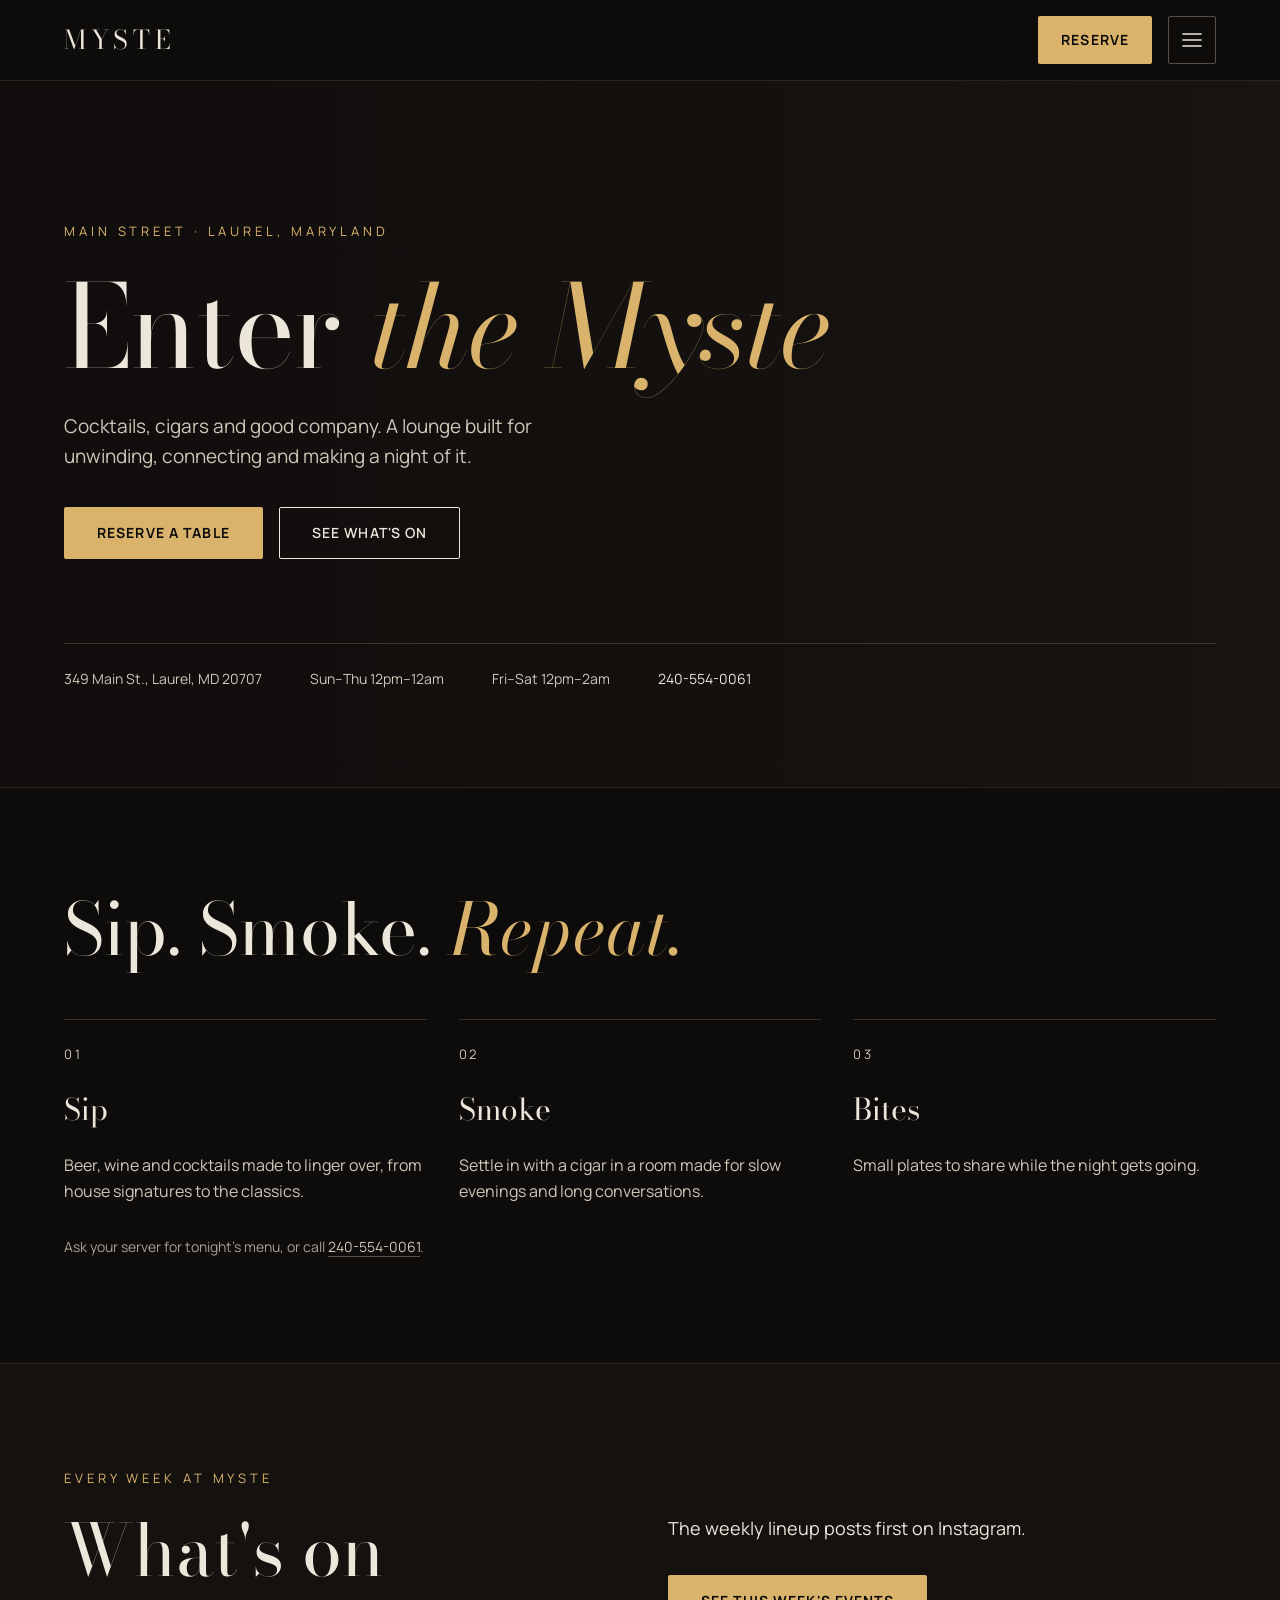
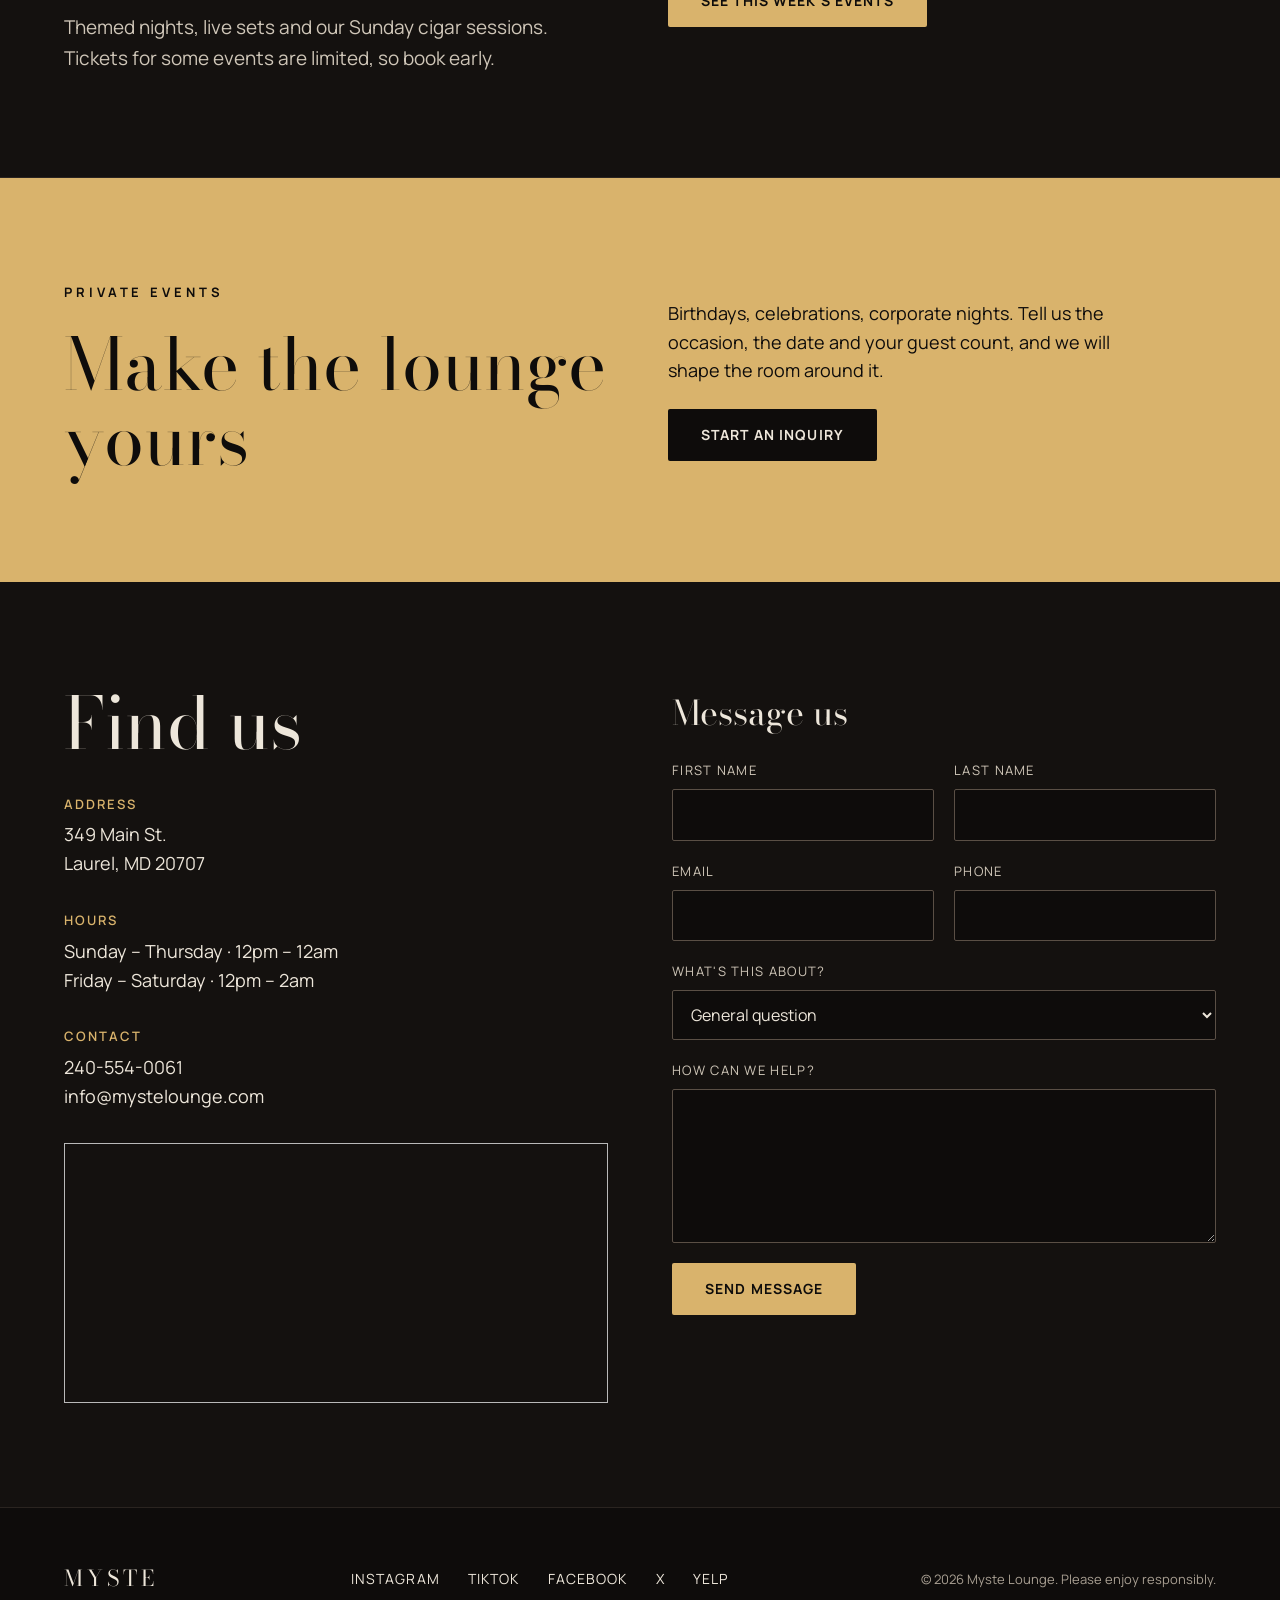
==== index.html @ 041e5819 "Add files via upload" ====
<!doctype html>
<html lang="en">
<head>
<meta charset="utf-8">
<meta name="viewport" content="width=device-width, initial-scale=1">
<title>Myste Lounge | Cocktails, Cigars & Events in Laurel, MD</title>
<meta name="description" content="Myste Lounge on Main Street in Laurel, Maryland. Cocktails, cigars, bites, weekly events and private bookings. Open daily from 12pm.">
<link rel="canonical" href="https://mystelounge.com/">
<link rel="icon" href="favicon.svg" type="image/svg+xml">
<meta name="theme-color" content="#0E0C0B">
<meta property="og:type" content="website">
<meta property="og:title" content="Myste Lounge | Laurel, MD">
<meta property="og:description" content="Cocktails, cigars and good company on Main Street in Laurel, Maryland.">
<meta property="og:url" content="https://mystelounge.com/">
<meta property="og:image" content="https://mystelounge.com/images/hero.jpg">
<link rel="preconnect" href="https://fonts.googleapis.com">
<link rel="preconnect" href="https://fonts.gstatic.com" crossorigin>
<link rel="stylesheet" href="https://fonts.googleapis.com/css2?family=Bodoni+Moda:ital,wght@0,400;0,500;1,400&family=Manrope:wght@400;500;600;700&display=swap">
<link rel="stylesheet" href="styles.css">
<script type="application/ld+json">
{
  "@context": "https://schema.org",
  "@type": "BarOrPub",
  "name": "Myste Lounge",
  "url": "https://mystelounge.com/",
  "image": "https://mystelounge.com/images/hero.jpg",
  "telephone": "+1-240-554-0061",
  "email": "info@mystelounge.com",
  "address": {
    "@type": "PostalAddress",
    "streetAddress": "349 Main St.",
    "addressLocality": "Laurel",
    "addressRegion": "MD",
    "postalCode": "20707",
    "addressCountry": "US"
  },
  "openingHoursSpecification": [
    {"@type": "OpeningHoursSpecification", "dayOfWeek": ["Sunday","Monday","Tuesday","Wednesday","Thursday"], "opens": "12:00", "closes": "00:00"},
    {"@type": "OpeningHoursSpecification", "dayOfWeek": ["Friday","Saturday"], "opens": "12:00", "closes": "02:00"}
  ],
  "acceptsReservations": "https://tables.toasttab.com/restaurants/2b60e48a-4269-41ce-a4d6-7ea897bff795/findTime",
  "sameAs": [
    "https://www.instagram.com/mystelounge",
    "https://www.facebook.com/mystelounge",
    "https://www.yelp.com/biz/myste-lounge-laurel"
  ]
}
</script>
</head>
<body>
<a class="skip" href="#main">Skip to content</a>

<header class="site-header">
  <div class="wrap header-row">
    <a class="wordmark" href="#top">MYSTE</a>
    <div class="header-actions">
      <a class="btn btn-gold btn-small" href="https://tables.toasttab.com/restaurants/2b60e48a-4269-41ce-a4d6-7ea897bff795/findTime" target="_blank" rel="noopener">Reserve</a>
      <details class="menu">
        <summary aria-label="Menu">
          <svg aria-hidden="true" width="24" height="24" viewBox="0 0 24 24" fill="none" stroke="currentColor" stroke-width="1.5" stroke-linecap="round"><path d="M3 6h18M3 12h18M3 18h18"/></svg>
        </summary>
        <nav aria-label="Main">
          <a href="#menu">Menu</a>
          <a href="#events">Events</a>
          <a href="#private">Private Events</a>
          <a href="#visit">Visit</a>
          <a href="#inquire">Contact</a>
        </nav>
      </details>
    </div>
  </div>
</header>

<main id="main">

<section id="top" class="hero has-photo">
  <div class="wrap hero-inner">
    <p class="eyebrow">Main Street · Laurel, Maryland</p>
    <h1>Enter <em>the Myste</em></h1>
    <p class="lede">Cocktails, cigars and good company. A lounge built for unwinding, connecting and making a night of it.</p>
    <div class="btn-row">
      <a class="btn btn-gold" href="https://tables.toasttab.com/restaurants/2b60e48a-4269-41ce-a4d6-7ea897bff795/findTime" target="_blank" rel="noopener">Reserve a table</a>
      <a class="btn btn-outline" href="#events">See what's on</a>
    </div>
    <div class="hero-facts">
      <span>349 Main St., Laurel, MD 20707</span>
      <span>Sun–Thu 12pm–12am</span>
      <span>Fri–Sat 12pm–2am</span>
      <a href="tel:+12405540061">240-554-0061</a>
    </div>
  </div>
</section>

<section id="menu" class="section">
  <div class="wrap">
    <div class="section-head">
      <h2>Sip. Smoke. <em>Repeat.</em></h2>
    </div>
    <!-- LATER: add a photo to each card (<img class="photo tall" src="images/sip.jpg" alt="...">) and a price list -->
    <div class="cards">
      <article class="card">
        <p class="card-num">01</p>
        <h3>Sip</h3>
        <p>Beer, wine and cocktails made to linger over, from house signatures to the classics.</p>
      </article>
      <article class="card">
        <p class="card-num">02</p>
        <h3>Smoke</h3>
        <p>Settle in with a cigar in a room made for slow evenings and long conversations.</p>
      </article>
      <article class="card">
        <p class="card-num">03</p>
        <h3>Bites</h3>
        <p>Small plates to share while the night gets going.</p>
      </article>
    </div>
    <p class="note">Ask your server for tonight's menu, or call <a href="tel:+12405540061">240-554-0061</a>.</p>
  </div>
</section>

<section id="events" class="section alt">
  <div class="wrap two-col center">
    <div class="stack">
      <p class="eyebrow">Every week at Myste</p>
      <h2>What's on</h2>
      <p class="lede">Themed nights, live sets and our Sunday cigar sessions. Tickets for some events are limited, so book early.</p>
    </div>
    <div class="stack">
      <p class="big">The weekly lineup posts first on Instagram.</p>
      <div class="btn-row">
        <a class="btn btn-gold" href="https://www.instagram.com/mystelounge" target="_blank" rel="noopener">See this week's events</a>
      </div>
    </div>
  </div>
</section>

<!-- LATER: gallery. Paste this section back in once photos are in images/
<section id="gallery" class="section">
  <div class="wrap">
    <div class="section-head"><h2>See the <em>vibe</em></h2></div>
    <div class="gallery">
      <img class="photo g-tall" src="images/gallery-1.jpg" alt="">
      <img class="photo g-tall" src="images/gallery-2.jpg" alt="">
      <img class="photo g-tall" src="images/gallery-3.jpg" alt="">
      <img class="photo g-tall" src="images/gallery-4.jpg" alt="">
    </div>
  </div>
</section>
-->

<section id="private" class="section gold">
  <div class="wrap two-col center">
    <div class="stack">
      <p class="eyebrow dark">Private events</p>
      <h2>Make the lounge yours</h2>
    </div>
    <div class="stack">
      <p class="lede dark">Birthdays, celebrations, corporate nights. Tell us the occasion, the date and your guest count, and we will shape the room around it.</p>
      <a class="btn btn-dark" href="#inquire" data-topic="Private event inquiry">Start an inquiry</a>
    </div>
  </div>
</section>

<section id="visit" class="section alt">
  <div class="wrap two-col">
    <div class="stack-lg">
      <h2>Find us</h2>
      <div>
        <h3 class="label">Address</h3>
        <p class="big"><a href="https://www.google.com/maps/search/?api=1&query=349+Main+St,+Laurel,+MD+20707" target="_blank" rel="noopener">349 Main St.<br>Laurel, MD 20707</a></p>
      </div>
      <div>
        <h3 class="label">Hours</h3>
        <p class="big">Sunday – Thursday · 12pm – 12am<br>Friday – Saturday · 12pm – 2am</p>
      </div>
      <div>
        <h3 class="label">Contact</h3>
        <p class="big"><a href="tel:+12405540061">240-554-0061</a><br><a href="mailto:info@mystelounge.com">info@mystelounge.com</a></p>
      </div>
      <iframe class="map" title="Map to Myste Lounge, 349 Main St., Laurel, MD" loading="lazy" referrerpolicy="no-referrer-when-downgrade" src="https://www.google.com/maps?q=349+Main+St,+Laurel,+MD+20707&output=embed"></iframe>
    </div>

    <form id="inquire" class="form" name="contact" method="POST" action="/thanks.html" data-netlify="true" netlify-honeypot="bot-field">
      <input type="hidden" name="form-name" value="contact">
      <p class="hp"><label>Leave this empty <input name="bot-field"></label></p>
      <h3 class="form-title">Message us</h3>
      <div class="field-grid">
        <div class="field"><label for="fn">First name</label><input id="fn" name="first-name" type="text" autocomplete="given-name" required></div>
        <div class="field"><label for="ln">Last name</label><input id="ln" name="last-name" type="text" autocomplete="family-name" required></div>
        <div class="field"><label for="em">Email</label><input id="em" name="email" type="email" autocomplete="email" required></div>
        <div class="field"><label for="ph">Phone</label><input id="ph" name="phone" type="tel" autocomplete="tel"></div>
      </div>
      <div class="field">
        <label for="topic">What's this about?</label>
        <select id="topic" name="topic">
          <option>General question</option>
          <option>Private event inquiry</option>
          <option>Reservation</option>
        </select>
      </div>
      <div class="field"><label for="msg">How can we help?</label><textarea id="msg" name="message" rows="5" required></textarea></div>
      <button class="btn btn-gold" type="submit">Send message</button>
    </form>
  </div>
</section>

</main>

<footer class="site-footer">
  <div class="wrap footer-row">
    <span class="wordmark small">MYSTE</span>
    <nav aria-label="Social" class="social">
      <a href="https://www.instagram.com/mystelounge" target="_blank" rel="noopener">Instagram</a>
      <a href="https://www.tiktok.com/@mystelounge" target="_blank" rel="noopener">TikTok</a>
      <a href="https://www.facebook.com/mystelounge" target="_blank" rel="noopener">Facebook</a>
      <a href="https://x.com/mystelounge" target="_blank" rel="noopener">X</a>
      <a href="https://www.yelp.com/biz/myste-lounge-laurel" target="_blank" rel="noopener">Yelp</a>
    </nav>
    <span class="copyright">© <span id="year">2026</span> Myste Lounge. Please enjoy responsibly.</span>
  </div>
</footer>

<script src="script.js"></script>
</body>
</html>
---- styles.css ----
:root {
  --ground: #0E0C0B;
  --ground-alt: #14110F;
  --panel: #1A1513;
  --line: #2A2420;
  --line-strong: #3A322C;
  --line-dash: #5A4F45;
  --text: #EDE6DA;
  --text-soft: #CFC6B8;
  --text-mute: #A89F92;
  --gold: #D9B36C;
  --serif: 'Bodoni Moda', 'Didot', 'Times New Roman', serif;
  --sans: 'Manrope', system-ui, -apple-system, 'Segoe UI', sans-serif;
}

*, *::before, *::after { box-sizing: border-box; }
html { scroll-behavior: smooth; scroll-padding-top: 96px; }
@media (prefers-reduced-motion: reduce) { html { scroll-behavior: auto; } }

body {
  margin: 0;
  background: var(--ground);
  color: var(--text);
  font-family: var(--sans);
  font-size: 16px;
  line-height: 1.6;
  -webkit-font-smoothing: antialiased;
}

a { color: var(--text); text-decoration: none; }
a:hover { color: var(--gold); }
:focus-visible { outline: 2px solid var(--gold); outline-offset: 3px; }
h1, h2, h3, p, dl, dd, ul { margin: 0; }
em { font-style: italic; color: var(--gold); }
img { max-width: 100%; display: block; }

.skip { position: absolute; left: -9999px; top: 0; background: var(--gold); color: var(--ground); padding: 12px 16px; z-index: 100; }
.skip:focus { left: 8px; top: 8px; }

.wrap { max-width: 1200px; margin: 0 auto; padding-left: 24px; padding-right: 24px; }

/* Header */
.site-header { position: sticky; top: 0; z-index: 50; background: var(--ground); border-bottom: 1px solid var(--line); }
.header-row { display: flex; align-items: center; justify-content: space-between; gap: 16px; padding-top: 16px; padding-bottom: 16px; }
.wordmark { font-family: var(--serif); font-size: 26px; letter-spacing: 0.18em; color: var(--text); }
.wordmark.small { font-size: 22px; }
.header-actions { display: flex; align-items: center; gap: 16px; }

.menu { position: relative; }
.menu summary {
  list-style: none; cursor: pointer; width: 48px; height: 48px;
  display: flex; align-items: center; justify-content: center;
  border: 1px solid var(--line-dash); border-radius: 2px; color: var(--text);
}
.menu summary::-webkit-details-marker { display: none; }
.menu summary:hover, .menu[open] summary { border-color: var(--gold); color: var(--gold); }
.menu nav {
  position: absolute; right: 0; top: 60px; width: 260px;
  background: var(--ground-alt); border: 1px solid var(--line-strong);
  padding: 12px 24px; display: flex; flex-direction: column;
}
.menu nav a { padding: 14px 0; border-bottom: 1px solid var(--line); font-size: 14px; letter-spacing: 0.08em; text-transform: uppercase; }
.menu nav a:last-child { border-bottom: 0; }

/* Buttons and links */
.btn {
  display: inline-flex; align-items: center; justify-content: center;
  min-height: 52px; padding: 0 32px; border-radius: 2px; border: 1px solid transparent;
  font-family: var(--sans); font-size: 14px; font-weight: 700; letter-spacing: 0.08em; text-transform: uppercase;
  cursor: pointer; transition: background-color .15s, color .15s, border-color .15s;
}
.btn-small { min-height: 48px; padding: 0 22px; }
.btn-gold { background: var(--gold); color: var(--ground); }
.btn-gold:hover { background: var(--text); color: var(--ground); }
.btn-outline { border-color: var(--text); color: var(--text); font-weight: 600; }
.btn-outline:hover { border-color: var(--gold); color: var(--gold); }
.btn-dark { background: var(--ground); color: var(--text); align-self: flex-start; }
.btn-dark:hover { background: var(--panel); color: var(--text); }
.btn-row { display: flex; flex-wrap: wrap; gap: 16px; margin-top: 8px; }
.text-link { display: inline-block; padding: 12px 0; font-size: 14px; letter-spacing: 0.08em; text-transform: uppercase; color: var(--gold); border-bottom: 1px solid var(--gold); }
.text-link:hover { color: var(--text); border-color: var(--text); }

/* Type */
.eyebrow { font-size: 13px; letter-spacing: 0.3em; text-transform: uppercase; color: var(--gold); }
.eyebrow.dark { color: var(--ground); font-weight: 700; }
h1 { font-family: var(--serif); font-weight: 400; font-size: clamp(52px, 9vw, 128px); line-height: 0.98; letter-spacing: -0.01em; }
h2 { font-family: var(--serif); font-weight: 400; font-size: clamp(40px, 6vw, 72px); line-height: 1.05; }
.h2-small { font-size: clamp(36px, 5vw, 56px); line-height: 1.1; }
.lede { max-width: 560px; font-size: 19px; color: var(--text-soft); }
.lede.dark { color: var(--ground); font-size: 18px; max-width: 480px; }
.note { font-size: 14px; color: var(--text-mute); margin-top: 32px; }

/* Hero */
.hero { background: var(--panel); border-bottom: 1px solid var(--line); background-size: cover; background-position: center; }
.hero.has-photo { background-image: linear-gradient(90deg, rgba(14,12,11,.88) 0%, rgba(14,12,11,.6) 45%, rgba(14,12,11,.15) 100%), url('images/hero.jpg'); background-position: 70% 40%; }
@media (max-width: 640px) { .hero.has-photo { background-image: linear-gradient(rgba(14,12,11,.6), rgba(14,12,11,.82)), url('images/hero.jpg'); background-position: center 30%; } }
.hero-inner { display: flex; flex-direction: column; gap: 28px; padding-top: 140px; padding-bottom: 96px; }
.hero-facts { display: flex; flex-wrap: wrap; gap: 16px 48px; margin-top: 56px; padding-top: 24px; border-top: 1px solid var(--line-strong); font-size: 14px; color: var(--text-soft); }

/* Sections */
.section { padding: 104px 0; border-bottom: 1px solid var(--line); }
.section.alt { background: var(--ground-alt); }
.section.gold { background: var(--gold); color: var(--ground); border-bottom: 0; }
.section.gold em { color: var(--ground); }
.section-head { display: flex; flex-direction: column; gap: 12px; margin-bottom: 52px; }
.section-head.split { flex-direction: row; flex-wrap: wrap; align-items: flex-end; justify-content: space-between; gap: 24px; }
.stack { display: flex; flex-direction: column; gap: 24px; }
.stack-lg { display: flex; flex-direction: column; gap: 32px; }
.two-col { display: grid; grid-template-columns: repeat(auto-fit, minmax(300px, 1fr)); gap: 64px; }
.two-col.center { align-items: center; gap: 56px; }

/* Photos */
.photo { width: 100%; object-fit: cover; background: var(--panel); }
.photo.tall { height: 320px; }
.placeholder { border: 1px dashed var(--line-dash); display: flex; align-items: center; justify-content: center; text-align: center; padding: 12px; font-size: 12px; letter-spacing: 0.08em; color: var(--text-mute); }

/* Menu cards */
.cards { display: grid; grid-template-columns: repeat(auto-fit, minmax(280px, 1fr)); gap: 32px; }
.card { display: flex; flex-direction: column; gap: 20px; }
.card h3 { font-family: var(--serif); font-weight: 400; font-size: 30px; }
.card p { color: var(--text-soft); }
.price-list { list-style: none; padding: 0; display: flex; flex-direction: column; font-size: 15px; }
.price-list li { display: flex; justify-content: space-between; gap: 16px; padding: 10px 0; border-bottom: 1px solid var(--line); }
.price-list li:last-child { border-bottom: 0; }
.price-list li span:last-child { color: var(--text-mute); }

/* Events */
.event-list { display: flex; flex-direction: column; border-bottom: 1px solid var(--line-strong); }
.event { display: flex; flex-wrap: wrap; align-items: center; gap: 12px 40px; padding: 28px 0; border-top: 1px solid var(--line-strong); }
.event-day { width: 120px; font-size: 13px; letter-spacing: 0.16em; text-transform: uppercase; color: var(--gold); }
.event-name { flex: 1 1 260px; font-family: var(--serif); font-size: 32px; line-height: 1.15; }
.event-info { flex: 1 1 200px; font-size: 15px; color: var(--text-soft); }
.event-cta { font-size: 13px; letter-spacing: 0.1em; text-transform: uppercase; padding: 12px 0; }

/* Gallery */
.gallery { display: grid; grid-template-columns: repeat(auto-fit, minmax(240px, 1fr)); gap: 16px; margin-bottom: 40px; }
.g-tall { height: 380px; }
.g-short { height: 260px; }

/* Private events */
.facts { display: grid; grid-template-columns: repeat(auto-fit, minmax(140px, 1fr)); gap: 32px; }
.facts > div { border-top: 2px solid var(--ground); padding-top: 16px; }
.facts dt { font-size: 13px; letter-spacing: 0.12em; text-transform: uppercase; font-weight: 700; }
.facts dd { margin-top: 8px; font-family: var(--serif); font-size: 28px; line-height: 1.2; }

/* Fine print */
.fine-grid { display: grid; grid-template-columns: repeat(auto-fit, minmax(220px, 1fr)); gap: 32px; }
.fine-grid > div { border-top: 1px solid var(--line-strong); padding-top: 20px; display: flex; flex-direction: column; gap: 8px; }
.fine-grid h3 { font-size: 14px; letter-spacing: 0.12em; text-transform: uppercase; }
.fine-grid p { color: var(--text-soft); }

/* Visit */
.label { font-family: var(--sans); font-size: 13px; font-weight: 600; letter-spacing: 0.16em; text-transform: uppercase; color: var(--gold); margin-bottom: 6px; }
.big { font-size: 18px; }
.map { width: 100%; height: 260px; border: 1px solid var(--line-strong); filter: grayscale(1) invert(.92) contrast(.9); }

/* Form */
.form { display: flex; flex-direction: column; gap: 20px; }
.form-title { font-family: var(--serif); font-weight: 400; font-size: 34px; }
.field-grid { display: grid; grid-template-columns: repeat(auto-fit, minmax(180px, 1fr)); gap: 20px; }
.field { display: flex; flex-direction: column; gap: 8px; }
.field label { font-size: 13px; letter-spacing: 0.1em; text-transform: uppercase; color: var(--text-soft); }
.field input, .field select, .field textarea {
  min-height: 48px; padding: 12px 14px; background: var(--ground); border: 1px solid var(--line-dash);
  color: var(--text); font: inherit; border-radius: 2px; width: 100%;
}
.field textarea { resize: vertical; }
.field input:focus, .field select:focus, .field textarea:focus { border-color: var(--gold); outline: none; }
.form .btn { align-self: flex-start; }
.hp { position: absolute; left: -9999px; }

/* Footer */
.footer-row { display: flex; flex-wrap: wrap; align-items: center; justify-content: space-between; gap: 24px 48px; padding-top: 48px; padding-bottom: 48px; }
.social { display: flex; flex-wrap: wrap; gap: 8px 28px; font-size: 14px; letter-spacing: 0.08em; text-transform: uppercase; }
.social a { padding: 12px 0; }
.copyright { font-size: 13px; color: var(--text-mute); }

/* Thanks page */
.thanks { min-height: 100vh; display: flex; align-items: center; }
.thanks .wrap { display: flex; flex-direction: column; gap: 28px; align-items: flex-start; }

/* Phone */
@media (max-width: 640px) {
  .section { padding: 72px 0; }
  .hero-inner { padding-top: 88px; padding-bottom: 64px; }
  .hero-facts { margin-top: 32px; flex-direction: column; gap: 8px; }
  .section-head { margin-bottom: 36px; }
  .event-day { width: 100%; }
  .event-name { font-size: 28px; }
  .g-tall, .g-short { height: 280px; }
  .btn-row .btn { width: 100%; }
  .two-col { gap: 48px; }
}

/* Menu cards without photos */
.card { border-top: 1px solid var(--line-strong); padding-top: 24px; }
.card-num { font-size: 13px; letter-spacing: 0.2em; color: var(--gold); }
.note a { color: var(--text-soft); border-bottom: 1px solid var(--line-dash); }
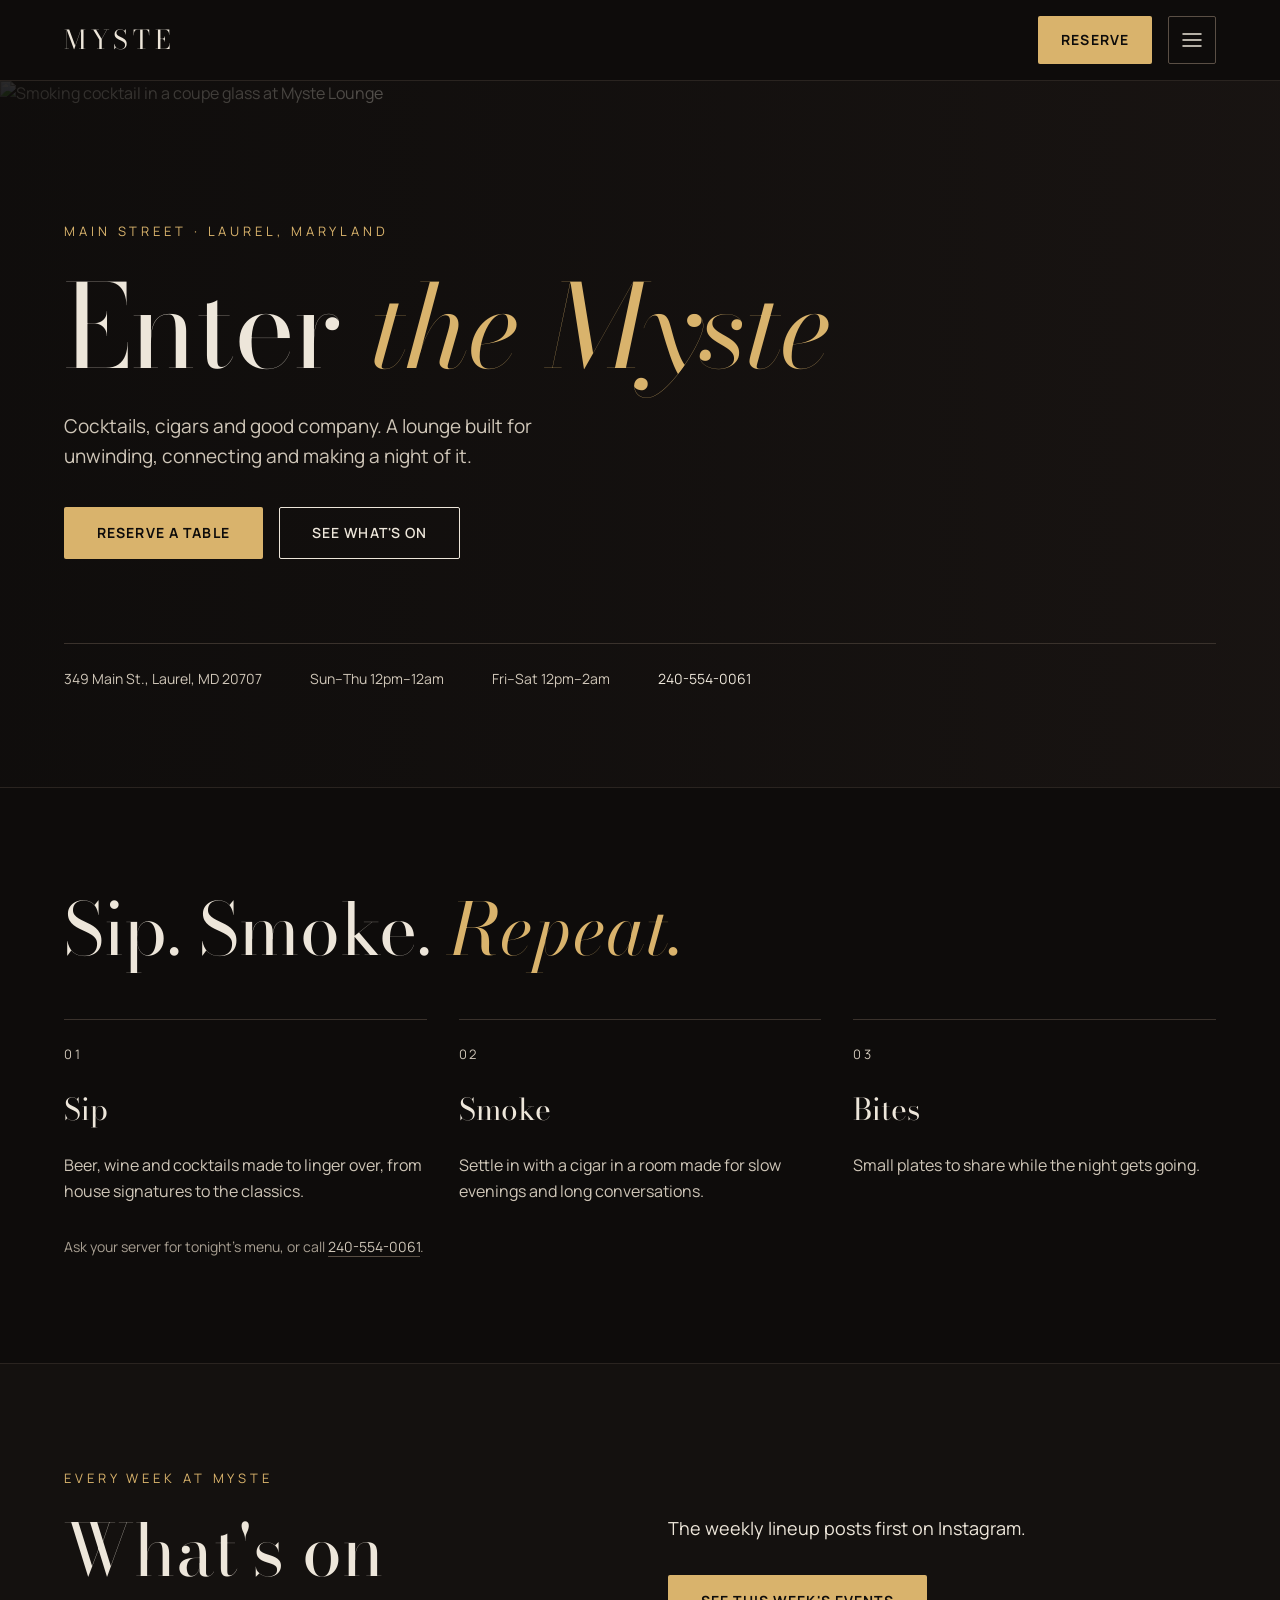
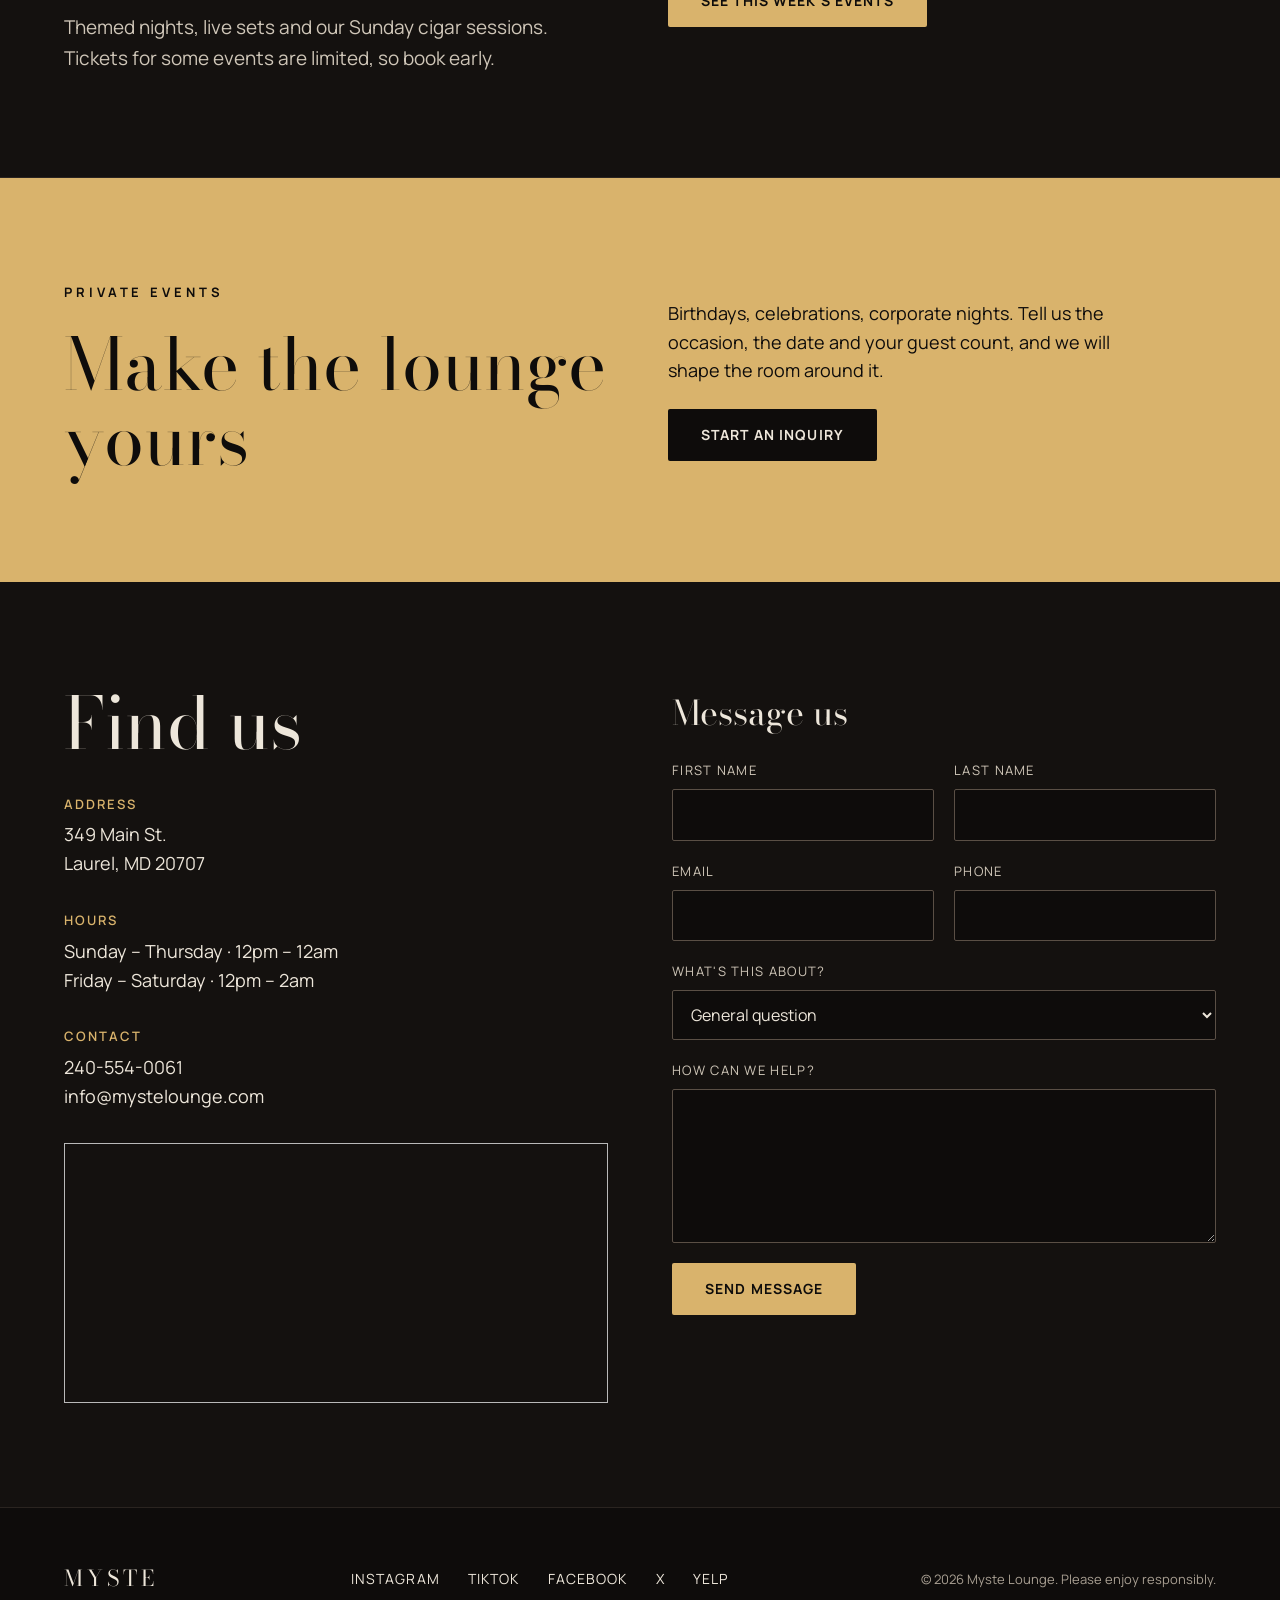
==== commit 94ea9cae: "Add files via upload" ====
--- a/index.html
+++ b/index.html
@@ -74,6 +74,8 @@
 <main id="main">
 
 <section id="top" class="hero has-photo">
+  <img class="hero-img" src="images/hero.jpg" alt="Smoking cocktail in a coupe glass at Myste Lounge" fetchpriority="high">
+  <div class="hero-shade" aria-hidden="true"></div>
   <div class="wrap hero-inner">
     <p class="eyebrow">Main Street · Laurel, Maryland</p>
     <h1>Enter <em>the Myste</em></h1>
--- a/styles.css
+++ b/styles.css
@@ -92,8 +92,14 @@
 
 /* Hero */
 .hero { background: var(--panel); border-bottom: 1px solid var(--line); background-size: cover; background-position: center; }
-.hero.has-photo { background-image: linear-gradient(90deg, rgba(14,12,11,.88) 0%, rgba(14,12,11,.6) 45%, rgba(14,12,11,.15) 100%), url('images/hero.jpg'); background-position: 70% 40%; }
-@media (max-width: 640px) { .hero.has-photo { background-image: linear-gradient(rgba(14,12,11,.6), rgba(14,12,11,.82)), url('images/hero.jpg'); background-position: center 30%; } }
+.hero.has-photo { position: relative; overflow: hidden; }
+.hero-img { position: absolute; inset: 0; width: 100%; height: 100%; object-fit: cover; object-position: 70% 40%; }
+.hero-shade { position: absolute; inset: 0; background: linear-gradient(90deg, rgba(14,12,11,.88) 0%, rgba(14,12,11,.6) 45%, rgba(14,12,11,.15) 100%); }
+.hero-inner { position: relative; }
+@media (max-width: 640px) {
+  .hero-img { object-position: center 30%; }
+  .hero-shade { background: linear-gradient(rgba(14,12,11,.6), rgba(14,12,11,.82)); }
+}
 .hero-inner { display: flex; flex-direction: column; gap: 28px; padding-top: 140px; padding-bottom: 96px; }
 .hero-facts { display: flex; flex-wrap: wrap; gap: 16px 48px; margin-top: 56px; padding-top: 24px; border-top: 1px solid var(--line-strong); font-size: 14px; color: var(--text-soft); }
 
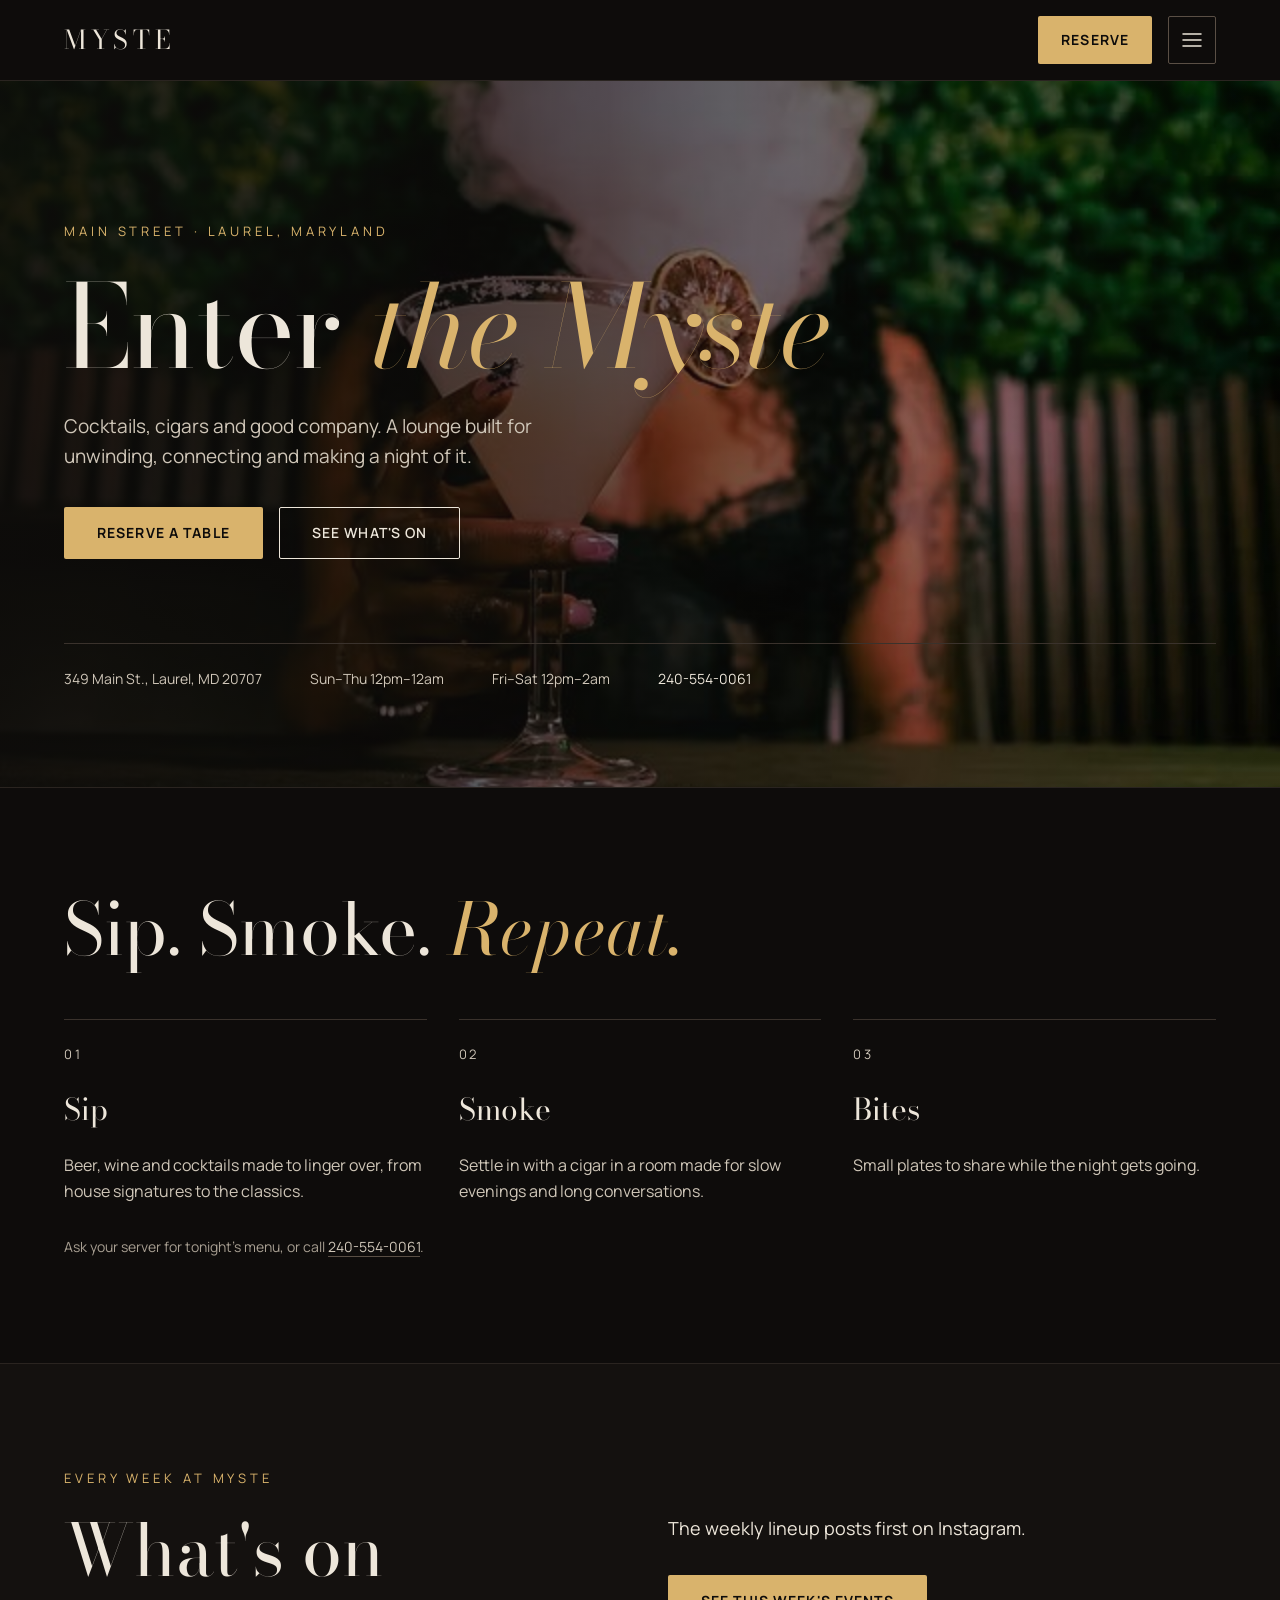
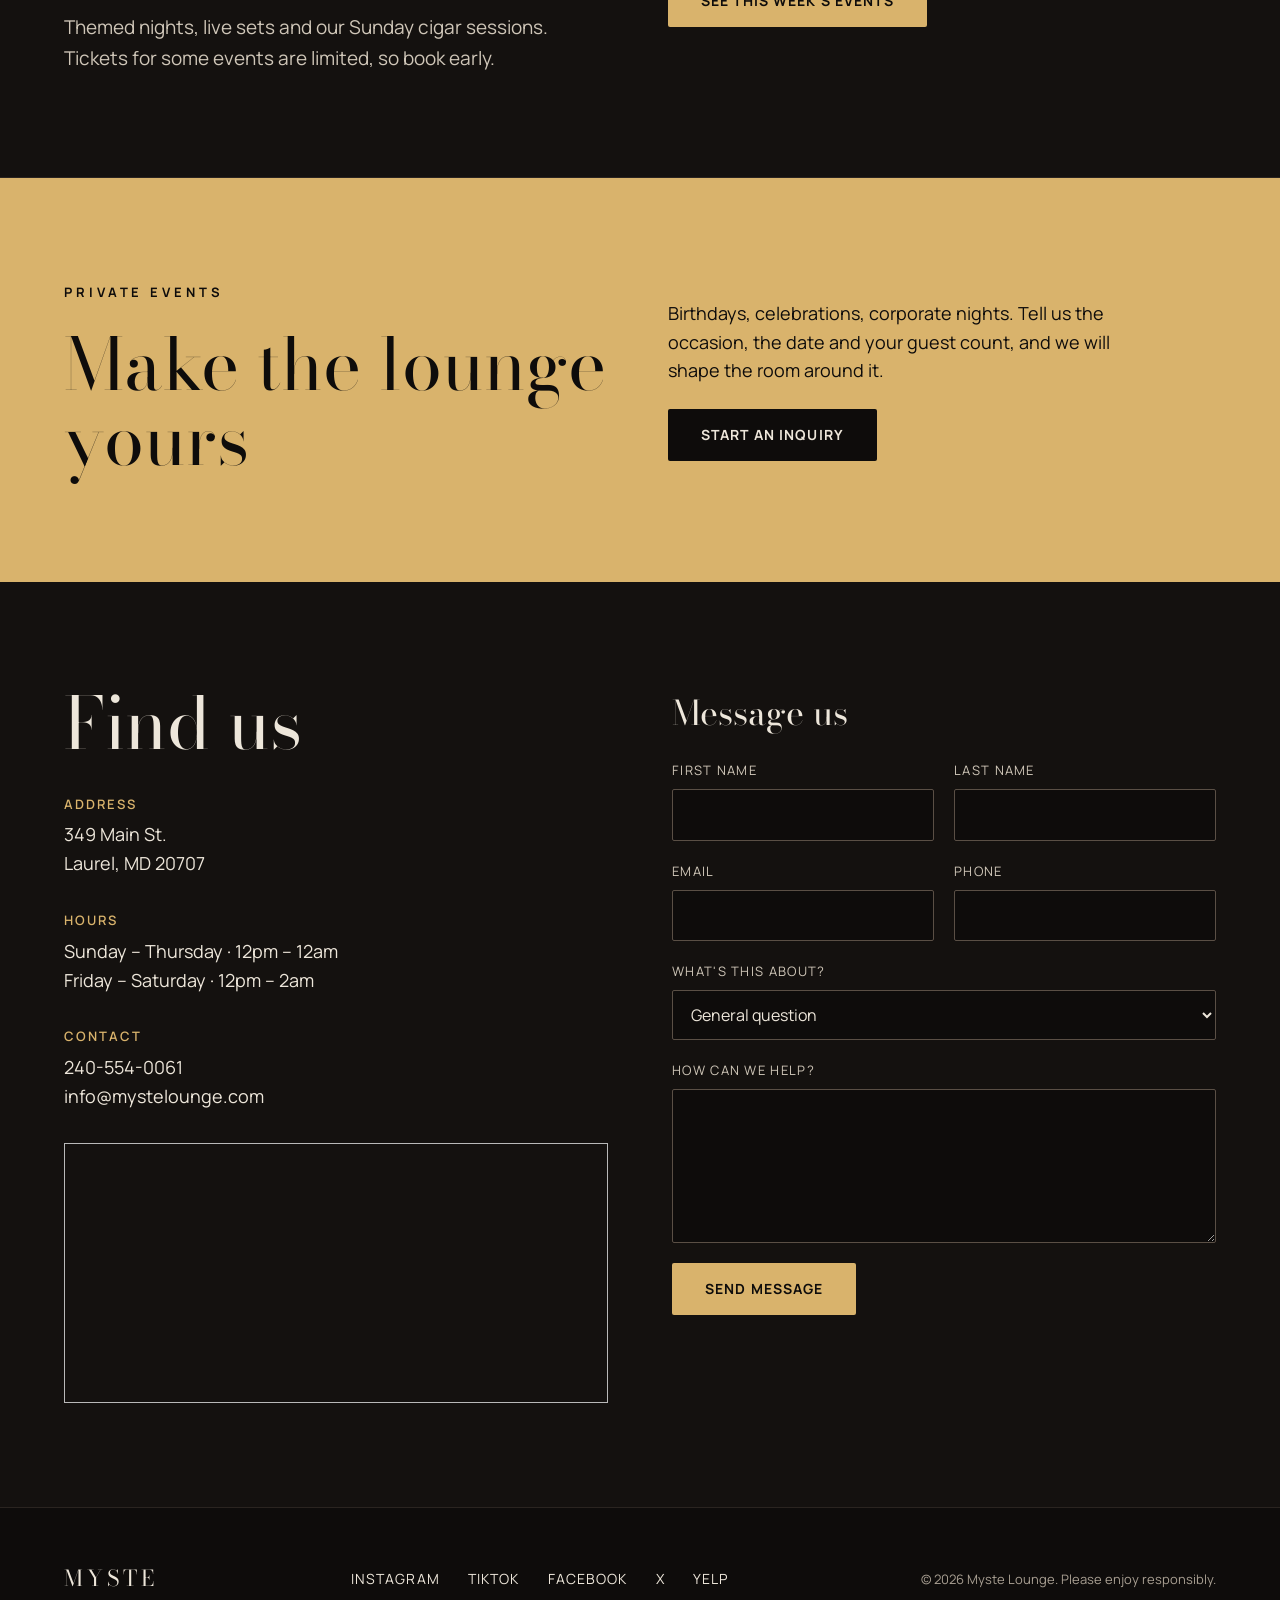
==== commit 8b59c963: "Update image source path in index.html" ====
--- a/index.html
+++ b/index.html
@@ -74,7 +74,7 @@
 <main id="main">
 
 <section id="top" class="hero has-photo">
-  <img class="hero-img" src="images/hero.jpg" alt="Smoking cocktail in a coupe glass at Myste Lounge" fetchpriority="high">
+  <img class="hero-img" src="hero.jpg" alt="Smoking cocktail in a coupe glass at Myste Lounge" fetchpriority="high">
   <div class="hero-shade" aria-hidden="true"></div>
   <div class="wrap hero-inner">
     <p class="eyebrow">Main Street · Laurel, Maryland</p>
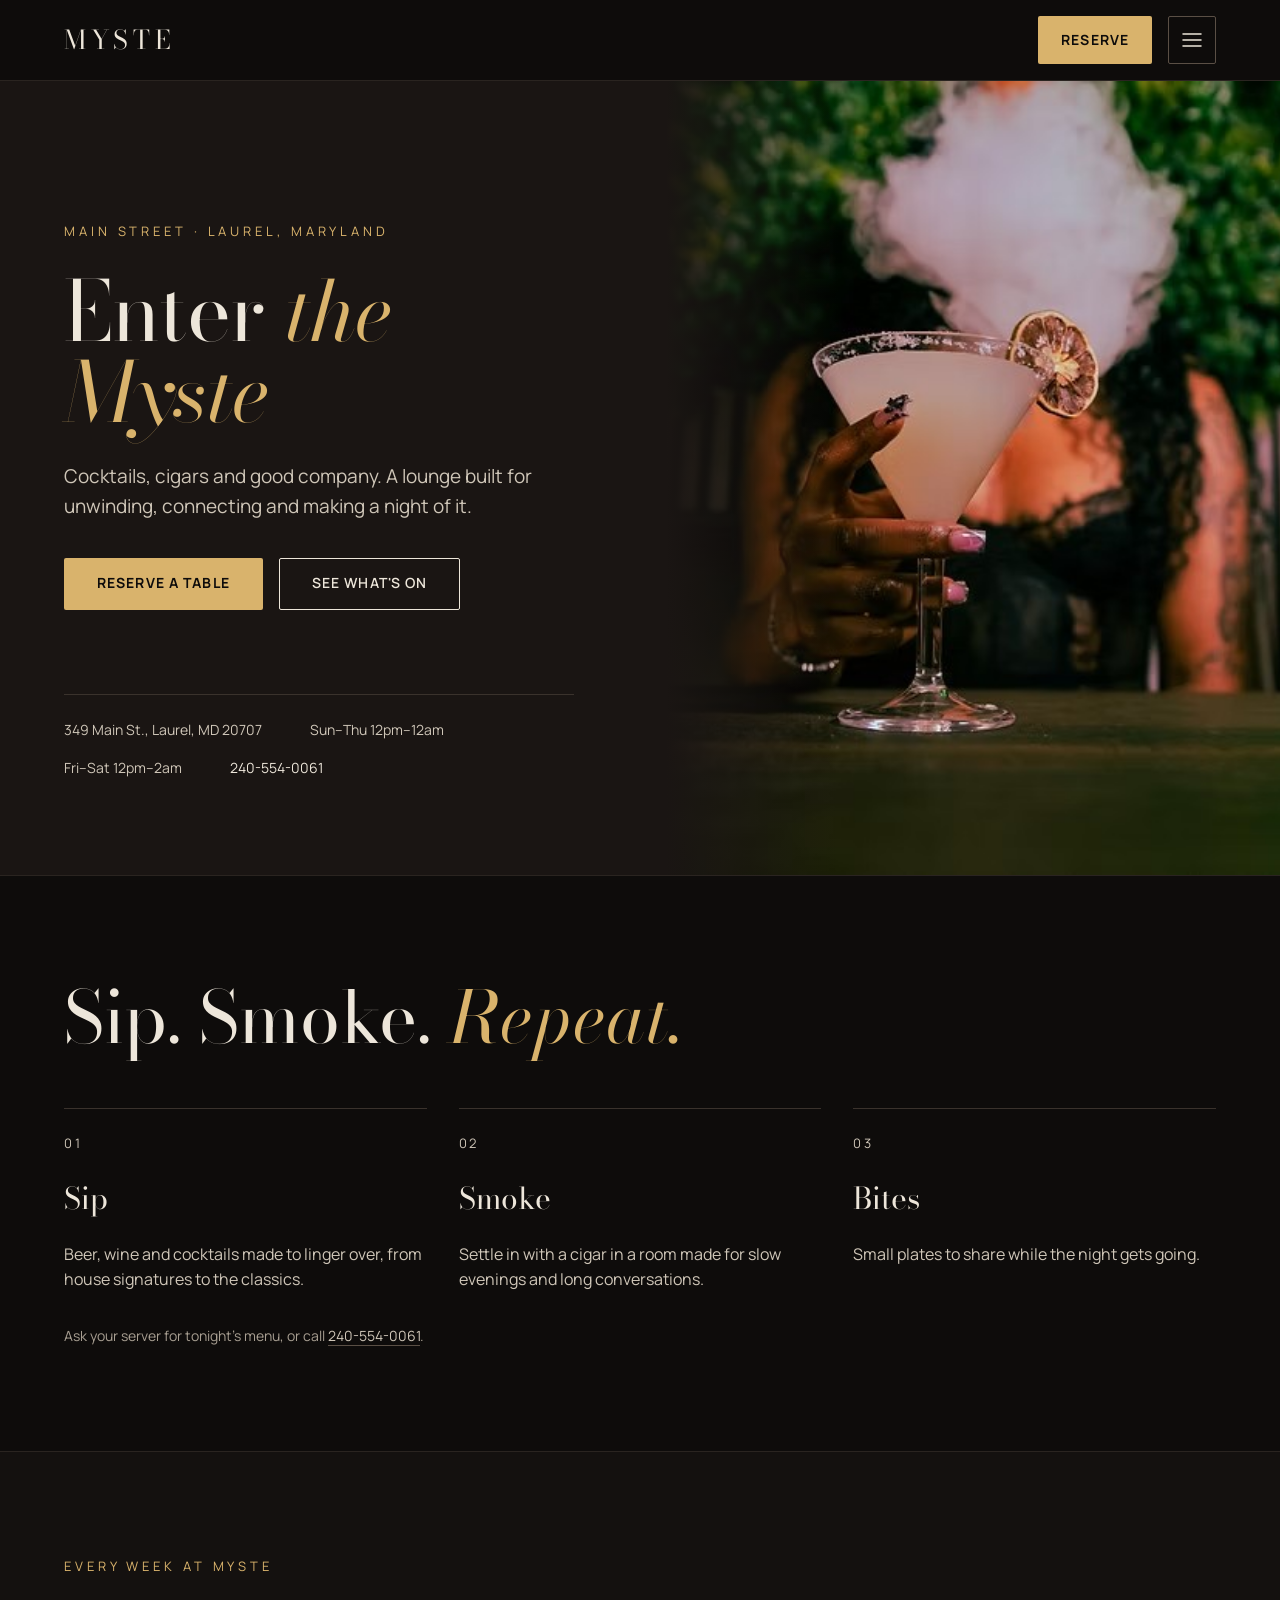
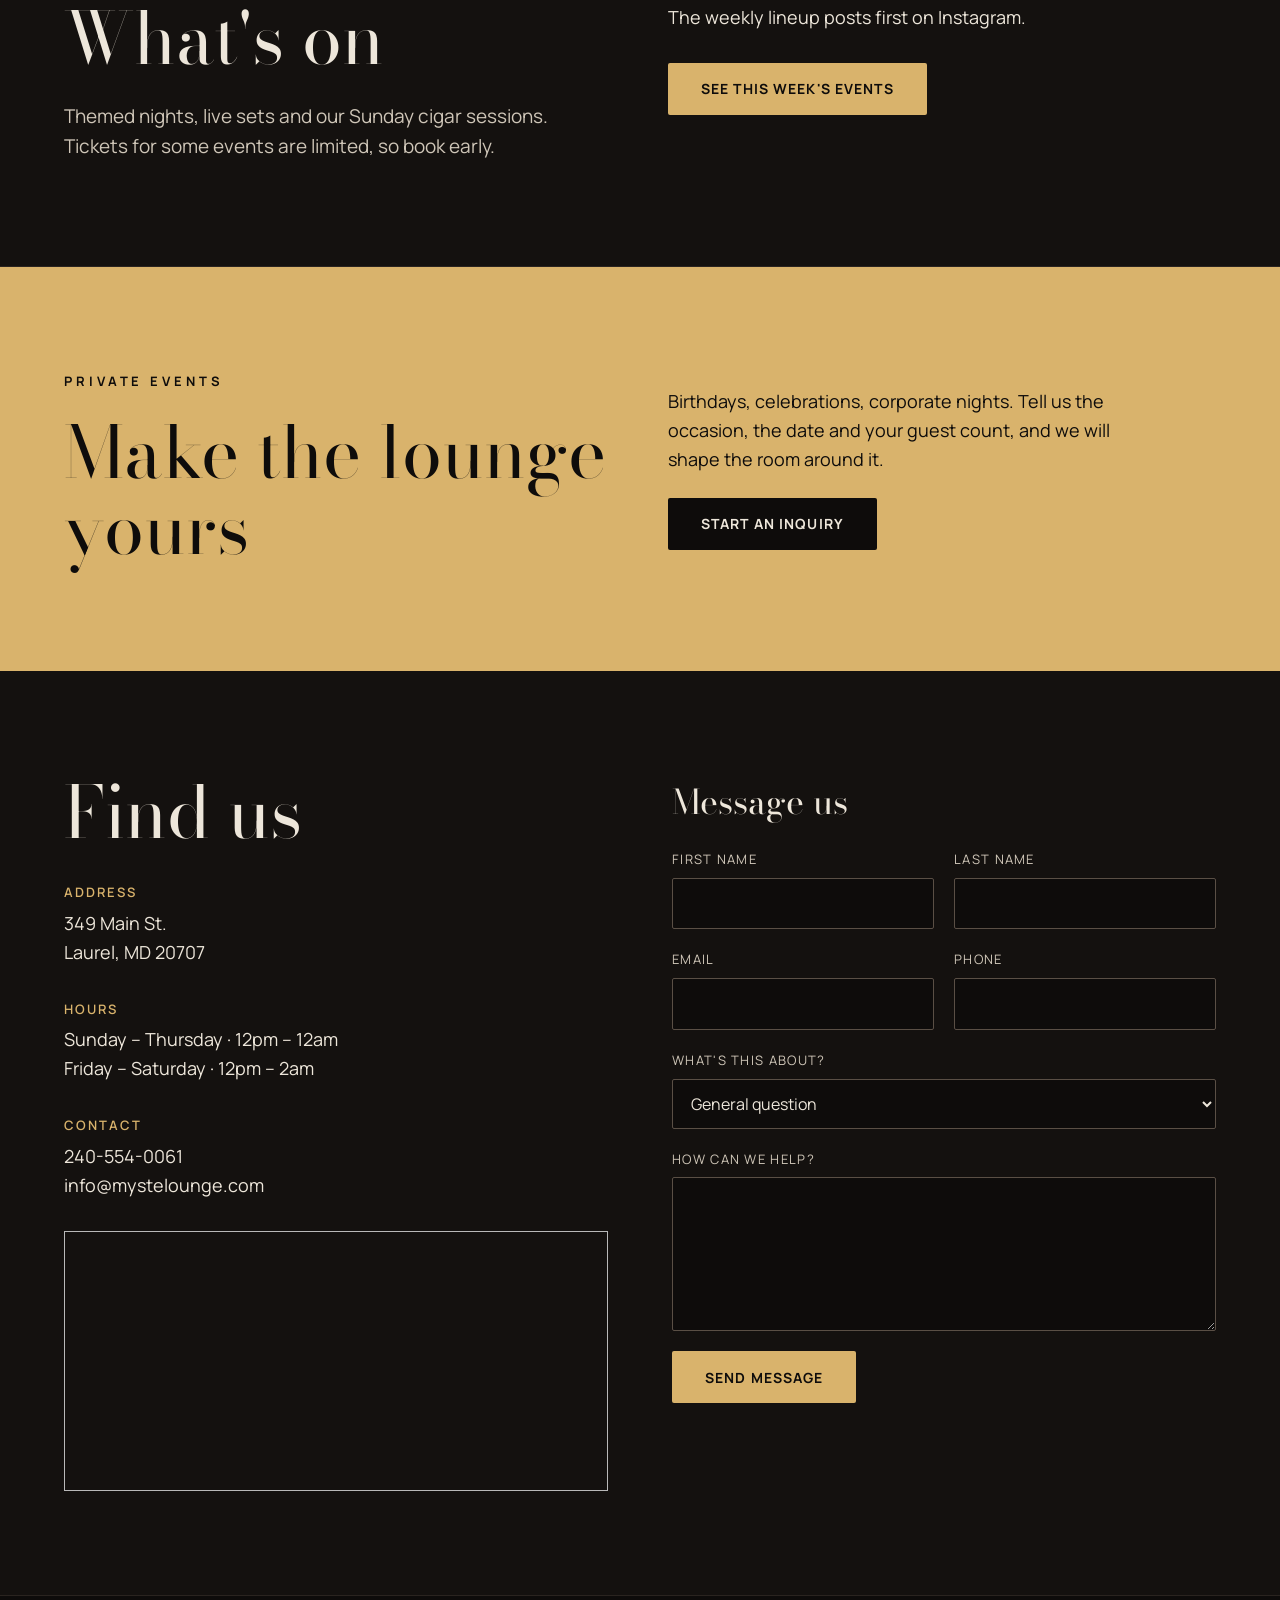
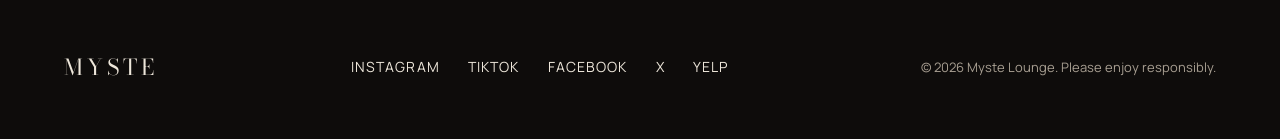
==== commit 24041dbc: "Add files via upload" ====
--- a/index.html
+++ b/index.html
@@ -38,7 +38,7 @@
     {"@type": "OpeningHoursSpecification", "dayOfWeek": ["Sunday","Monday","Tuesday","Wednesday","Thursday"], "opens": "12:00", "closes": "00:00"},
     {"@type": "OpeningHoursSpecification", "dayOfWeek": ["Friday","Saturday"], "opens": "12:00", "closes": "02:00"}
   ],
-  "acceptsReservations": "https://tables.toasttab.com/restaurants/2b60e48a-4269-41ce-a4d6-7ea897bff795/findTime",
+  "acceptsReservations": "https://toast.app/r/myste-lounge-349-main-street",
   "sameAs": [
     "https://www.instagram.com/mystelounge",
     "https://www.facebook.com/mystelounge",
@@ -54,7 +54,7 @@
   <div class="wrap header-row">
     <a class="wordmark" href="#top">MYSTE</a>
     <div class="header-actions">
-      <a class="btn btn-gold btn-small" href="https://tables.toasttab.com/restaurants/2b60e48a-4269-41ce-a4d6-7ea897bff795/findTime" target="_blank" rel="noopener">Reserve</a>
+      <a class="btn btn-gold btn-small" href="https://toast.app/r/myste-lounge-349-main-street" target="_blank" rel="noopener">Reserve</a>
       <details class="menu">
         <summary aria-label="Menu">
           <svg aria-hidden="true" width="24" height="24" viewBox="0 0 24 24" fill="none" stroke="currentColor" stroke-width="1.5" stroke-linecap="round"><path d="M3 6h18M3 12h18M3 18h18"/></svg>
@@ -81,7 +81,7 @@
     <h1>Enter <em>the Myste</em></h1>
     <p class="lede">Cocktails, cigars and good company. A lounge built for unwinding, connecting and making a night of it.</p>
     <div class="btn-row">
-      <a class="btn btn-gold" href="https://tables.toasttab.com/restaurants/2b60e48a-4269-41ce-a4d6-7ea897bff795/findTime" target="_blank" rel="noopener">Reserve a table</a>
+      <a class="btn btn-gold" href="https://toast.app/r/myste-lounge-349-main-street" target="_blank" rel="noopener">Reserve a table</a>
       <a class="btn btn-outline" href="#events">See what's on</a>
     </div>
     <div class="hero-facts">
--- a/styles.css
+++ b/styles.css
@@ -93,12 +93,19 @@
 /* Hero */
 .hero { background: var(--panel); border-bottom: 1px solid var(--line); background-size: cover; background-position: center; }
 .hero.has-photo { position: relative; overflow: hidden; }
-.hero-img { position: absolute; inset: 0; width: 100%; height: 100%; object-fit: cover; object-position: 70% 40%; }
-.hero-shade { position: absolute; inset: 0; background: linear-gradient(90deg, rgba(14,12,11,.88) 0%, rgba(14,12,11,.6) 45%, rgba(14,12,11,.15) 100%); }
 .hero-inner { position: relative; }
-@media (max-width: 640px) {
-  .hero-img { object-position: center 30%; }
-  .hero-shade { background: linear-gradient(rgba(14,12,11,.6), rgba(14,12,11,.82)); }
+/* Wide screens: headline left, photo fills the right half */
+@media (min-width: 900px) {
+  .hero.has-photo .hero-inner { padding-right: 52%; }
+  .hero.has-photo h1 { font-size: clamp(56px, 6.5vw, 104px); }
+  .hero-img { position: absolute; top: 0; right: 0; bottom: 0; width: 48%; height: 100%; object-fit: cover; object-position: 42% 50%; }
+  .hero-shade { position: absolute; top: 0; right: 0; bottom: 0; width: 48%; background: linear-gradient(90deg, #1A1513 0%, rgba(26,21,19,0) 28%); }
+}
+/* Phones and tablets: whole photo on top, text below */
+@media (max-width: 899px) {
+  .hero-img { display: block; width: 100%; height: auto; }
+  .hero-shade { display: none; }
+  .hero.has-photo .hero-inner { padding-top: 48px; }
 }
 .hero-inner { display: flex; flex-direction: column; gap: 28px; padding-top: 140px; padding-bottom: 96px; }
 .hero-facts { display: flex; flex-wrap: wrap; gap: 16px 48px; margin-top: 56px; padding-top: 24px; border-top: 1px solid var(--line-strong); font-size: 14px; color: var(--text-soft); }
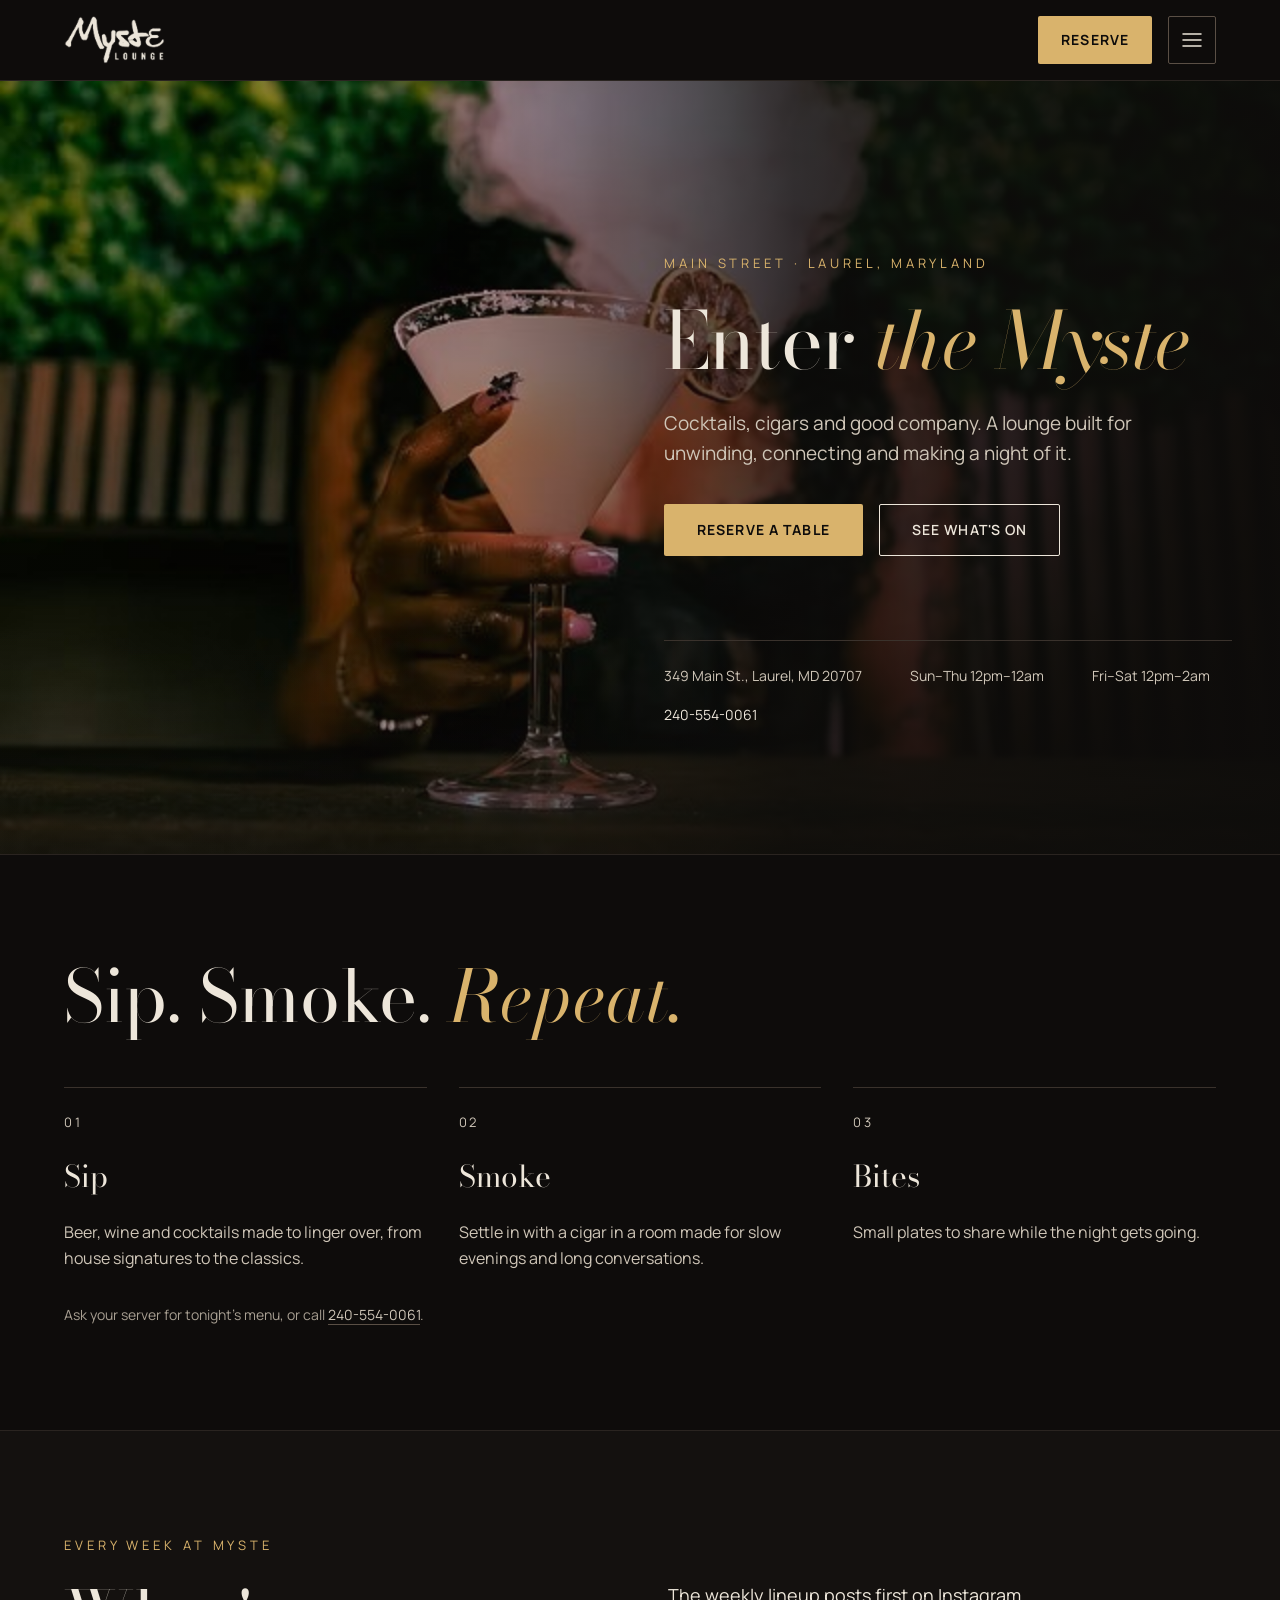
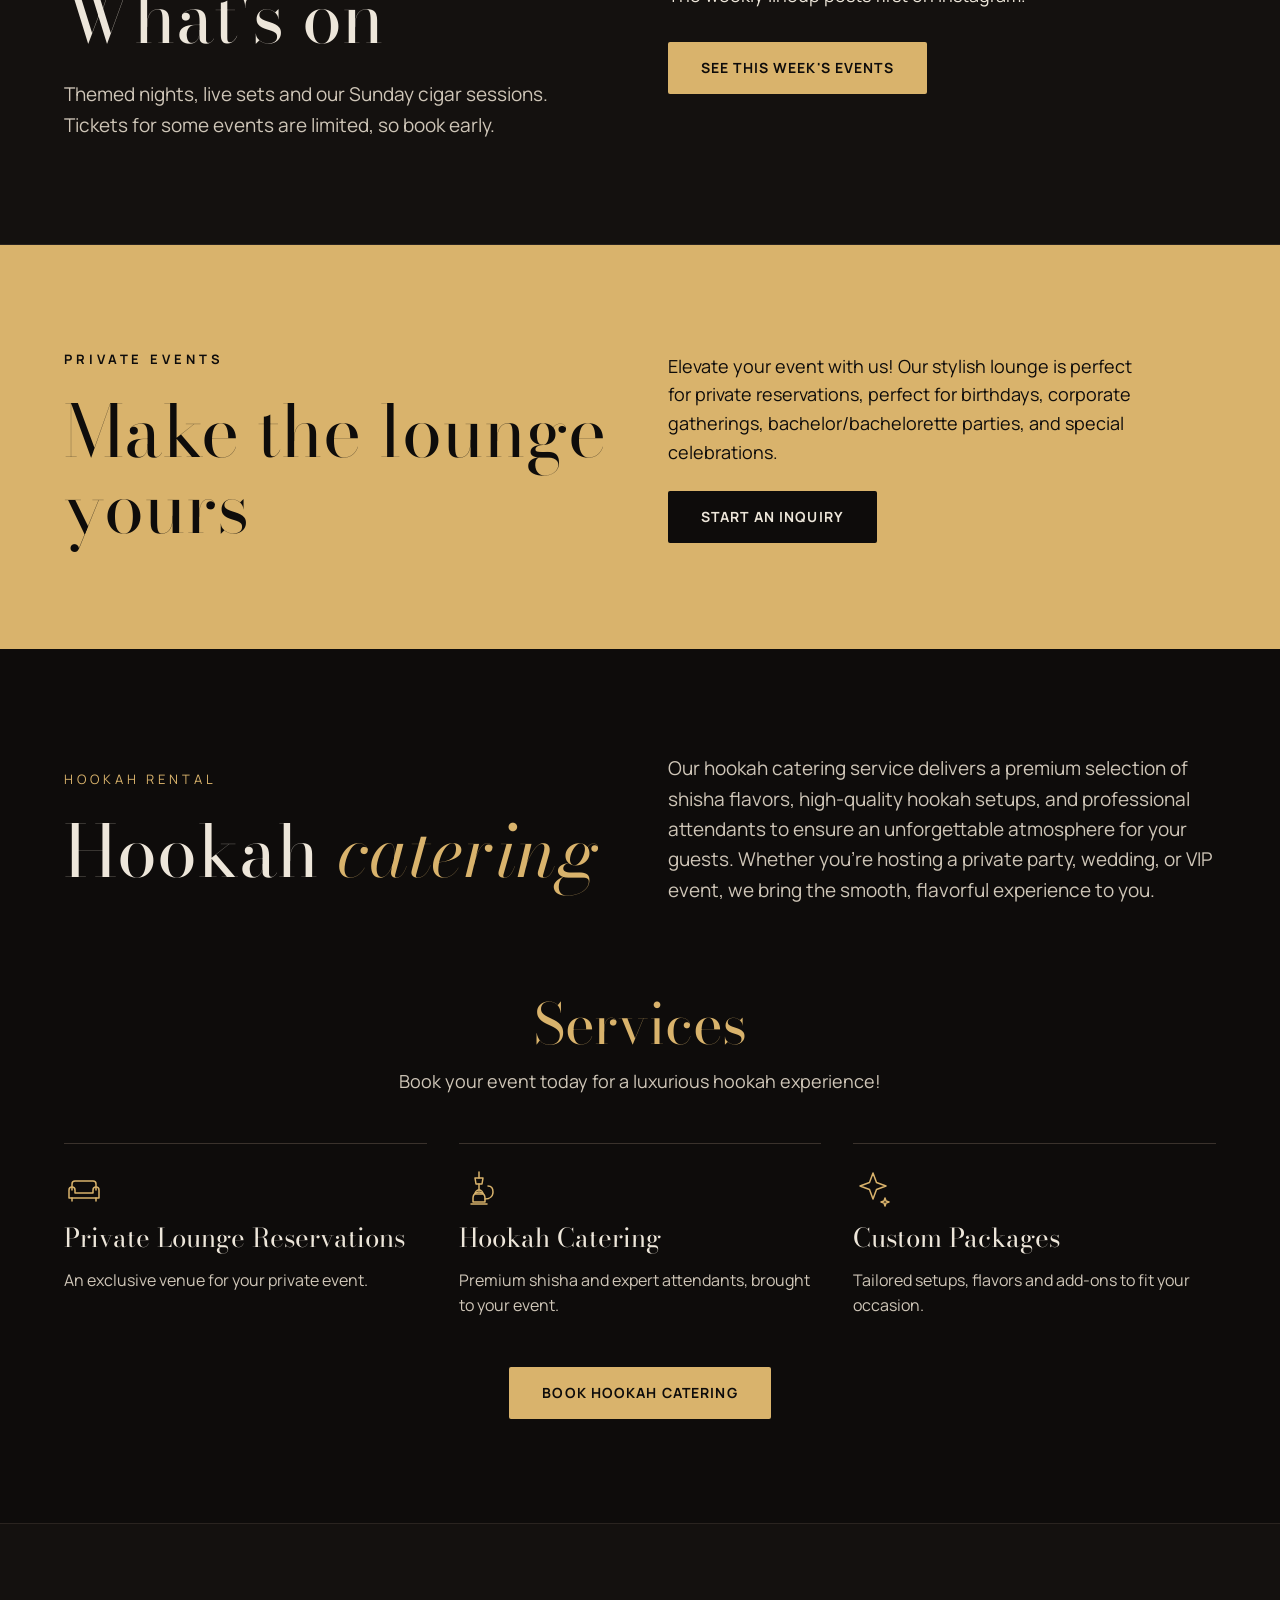
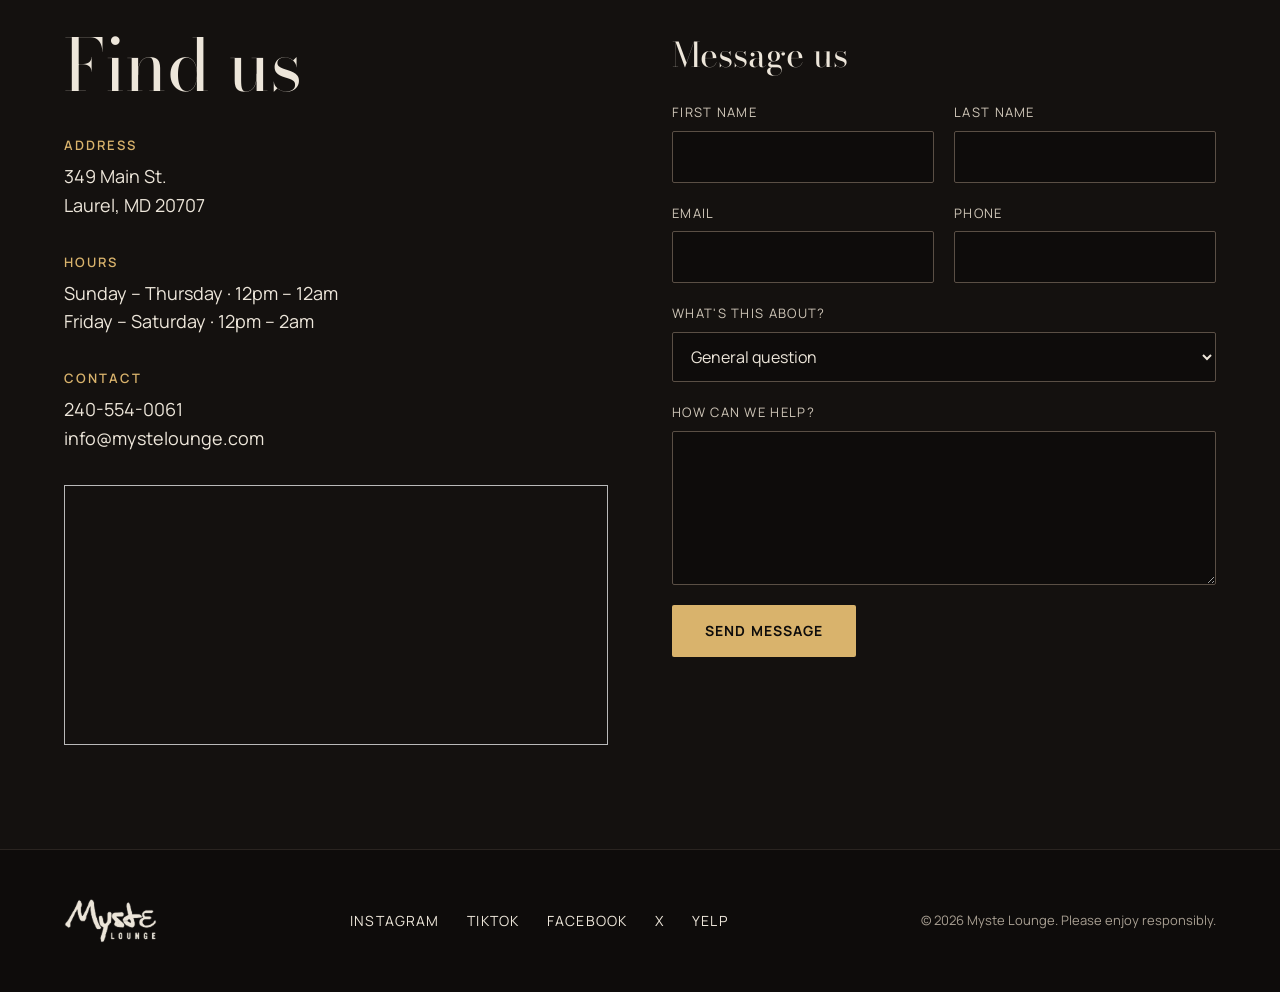
==== commit 85a8ea68: "Add files via upload" ====
--- a/index.html
+++ b/index.html
@@ -52,7 +52,7 @@
 
 <header class="site-header">
   <div class="wrap header-row">
-    <a class="wordmark" href="#top">MYSTE</a>
+    <a class="logo" href="#top"><img src="logo.png" alt="Myste Lounge" width="133" height="63"></a>
     <div class="header-actions">
       <a class="btn btn-gold btn-small" href="https://toast.app/r/myste-lounge-349-main-street" target="_blank" rel="noopener">Reserve</a>
       <details class="menu">
@@ -63,6 +63,7 @@
           <a href="#menu">Menu</a>
           <a href="#events">Events</a>
           <a href="#private">Private Events</a>
+          <a href="#hookah">Hookah Rental</a>
           <a href="#visit">Visit</a>
           <a href="#inquire">Contact</a>
         </nav>
@@ -157,8 +158,44 @@
       <h2>Make the lounge yours</h2>
     </div>
     <div class="stack">
-      <p class="lede dark">Birthdays, celebrations, corporate nights. Tell us the occasion, the date and your guest count, and we will shape the room around it.</p>
+      <p class="lede dark">Elevate your event with us! Our stylish lounge is perfect for private reservations, perfect for birthdays, corporate gatherings, bachelor/bachelorette parties, and special celebrations.</p>
       <a class="btn btn-dark" href="#inquire" data-topic="Private event inquiry">Start an inquiry</a>
+    </div>
+  </div>
+</section>
+
+<section id="hookah" class="section">
+  <div class="wrap">
+    <div class="two-col center">
+      <div class="stack">
+        <p class="eyebrow">Hookah rental</p>
+        <h2>Hookah <em>catering</em></h2>
+      </div>
+      <p class="lede">Our hookah catering service delivers a premium selection of shisha flavors, high-quality hookah setups, and professional attendants to ensure an unforgettable atmosphere for your guests. Whether you're hosting a private party, wedding, or VIP event, we bring the smooth, flavorful experience to you.</p>
+    </div>
+    <div class="services-head">
+      <h3>Services</h3>
+      <p>Book your event today for a luxurious hookah experience!</p>
+    </div>
+    <div class="cards">
+      <article class="card svc">
+        <svg class="svc-icon" aria-hidden="true" width="40" height="40" viewBox="0 0 40 40" fill="none" stroke="currentColor" stroke-width="1.5" stroke-linecap="round" stroke-linejoin="round"><path d="M8 22v-6a3 3 0 0 1 3-3h18a3 3 0 0 1 3 3v6"/><path d="M5 22a3 3 0 0 1 6 0v3h18v-3a3 3 0 0 1 6 0v8H5z"/><path d="M8 30v3M32 30v3"/></svg>
+        <h3>Private Lounge Reservations</h3>
+        <p>An exclusive venue for your private event.</p>
+      </article>
+      <article class="card svc">
+        <svg class="svc-icon" aria-hidden="true" width="40" height="40" viewBox="0 0 40 40" fill="none" stroke="currentColor" stroke-width="1.5" stroke-linecap="round" stroke-linejoin="round"><path d="M20 4v6"/><path d="M16 10h8l-1 6h-6z"/><path d="M20 16v6"/><path d="M14 30a6 6 0 0 1 12 0v4H14z"/><path d="M12 36h16"/><path d="M26 31c5 0 8-3 8-7s-2-6-5-6"/><path d="M20 22a4 4 0 0 0-4 4h8a4 4 0 0 0-4-4z"/></svg>
+        <h3>Hookah Catering</h3>
+        <p>Premium shisha and expert attendants, brought to your event.</p>
+      </article>
+      <article class="card svc">
+        <svg class="svc-icon" aria-hidden="true" width="40" height="40" viewBox="0 0 40 40" fill="none" stroke="currentColor" stroke-width="1.5" stroke-linecap="round" stroke-linejoin="round"><path d="M20 5l3.5 9.5L33 18l-9.5 3.5L20 31l-3.5-9.5L7 18l9.5-3.5z"/><path d="M32 30l1 3 3 1-3 1-1 3-1-3-3-1 3-1z"/></svg>
+        <h3>Custom Packages</h3>
+        <p>Tailored setups, flavors and add-ons to fit your occasion.</p>
+      </article>
+    </div>
+    <div class="btn-row services-cta">
+      <a class="btn btn-gold" href="#inquire" data-topic="Hookah catering">Book hookah catering</a>
     </div>
   </div>
 </section>
@@ -197,6 +234,7 @@
         <select id="topic" name="topic">
           <option>General question</option>
           <option>Private event inquiry</option>
+          <option>Hookah catering</option>
           <option>Reservation</option>
         </select>
       </div>
@@ -210,7 +248,7 @@
 
 <footer class="site-footer">
   <div class="wrap footer-row">
-    <span class="wordmark small">MYSTE</span>
+    <img class="logo-foot" src="logo.png" alt="Myste Lounge" width="106" height="50">
     <nav aria-label="Social" class="social">
       <a href="https://www.instagram.com/mystelounge" target="_blank" rel="noopener">Instagram</a>
       <a href="https://www.tiktok.com/@mystelounge" target="_blank" rel="noopener">TikTok</a>
--- a/styles.css
+++ b/styles.css
@@ -94,12 +94,15 @@
 .hero { background: var(--panel); border-bottom: 1px solid var(--line); background-size: cover; background-position: center; }
 .hero.has-photo { position: relative; overflow: hidden; }
 .hero-inner { position: relative; }
-/* Wide screens: headline left, photo fills the right half */
+/* Wide screens: photo spans the full hero, headline sits on the right over the wall */
 @media (min-width: 900px) {
-  .hero.has-photo .hero-inner { padding-right: 52%; }
-  .hero.has-photo h1 { font-size: clamp(56px, 6.5vw, 104px); }
-  .hero-img { position: absolute; top: 0; right: 0; bottom: 0; width: 48%; height: 100%; object-fit: cover; object-position: 42% 50%; }
-  .hero-shade { position: absolute; top: 0; right: 0; bottom: 0; width: 48%; background: linear-gradient(90deg, #1A1513 0%, rgba(26,21,19,0) 28%); }
+  .hero.has-photo { min-height: min(86vh, 820px); display: flex; align-items: center; }
+  .hero.has-photo .hero-inner { width: 100%; padding-left: calc(50% + 24px); padding-right: 48px; max-width: none; }
+  .hero.has-photo h1 { font-size: clamp(56px, 6.2vw, 104px); }
+  .hero-img { position: absolute; inset: 0; width: 100%; height: 100%; object-fit: cover; object-position: 38% 45%; }
+  .hero-shade { position: absolute; inset: 0; background:
+    linear-gradient(270deg, rgba(14,12,11,.94) 0%, rgba(14,12,11,.78) 38%, rgba(14,12,11,.2) 62%, rgba(14,12,11,.05) 100%),
+    linear-gradient(0deg, rgba(14,12,11,.6) 0%, rgba(14,12,11,0) 30%); }
 }
 /* Phones and tablets: whole photo on top, text below */
 @media (max-width: 899px) {
@@ -209,3 +212,18 @@
 .card { border-top: 1px solid var(--line-strong); padding-top: 24px; }
 .card-num { font-size: 13px; letter-spacing: 0.2em; color: var(--gold); }
 .note a { color: var(--text-soft); border-bottom: 1px solid var(--line-dash); }
+
+/* Logo */
+.logo { display: block; line-height: 0; }
+.logo img { height: 48px; width: auto; }
+.logo-foot { height: 44px; width: auto; }
+@media (max-width: 640px) { .logo img { height: 40px; } }
+
+/* Hookah services */
+.services-head { text-align: center; margin: 88px auto 48px; max-width: 640px; display: flex; flex-direction: column; gap: 12px; }
+.services-head h3 { font-family: var(--serif); font-weight: 400; font-size: clamp(36px, 5vw, 56px); line-height: 1.1; color: var(--gold); }
+.services-head p { color: var(--text-soft); font-size: 18px; }
+.card.svc { gap: 14px; }
+.card.svc h3 { font-size: 26px; line-height: 1.2; }
+.svc-icon { color: var(--gold); }
+.services-cta { justify-content: center; margin-top: 48px; }
